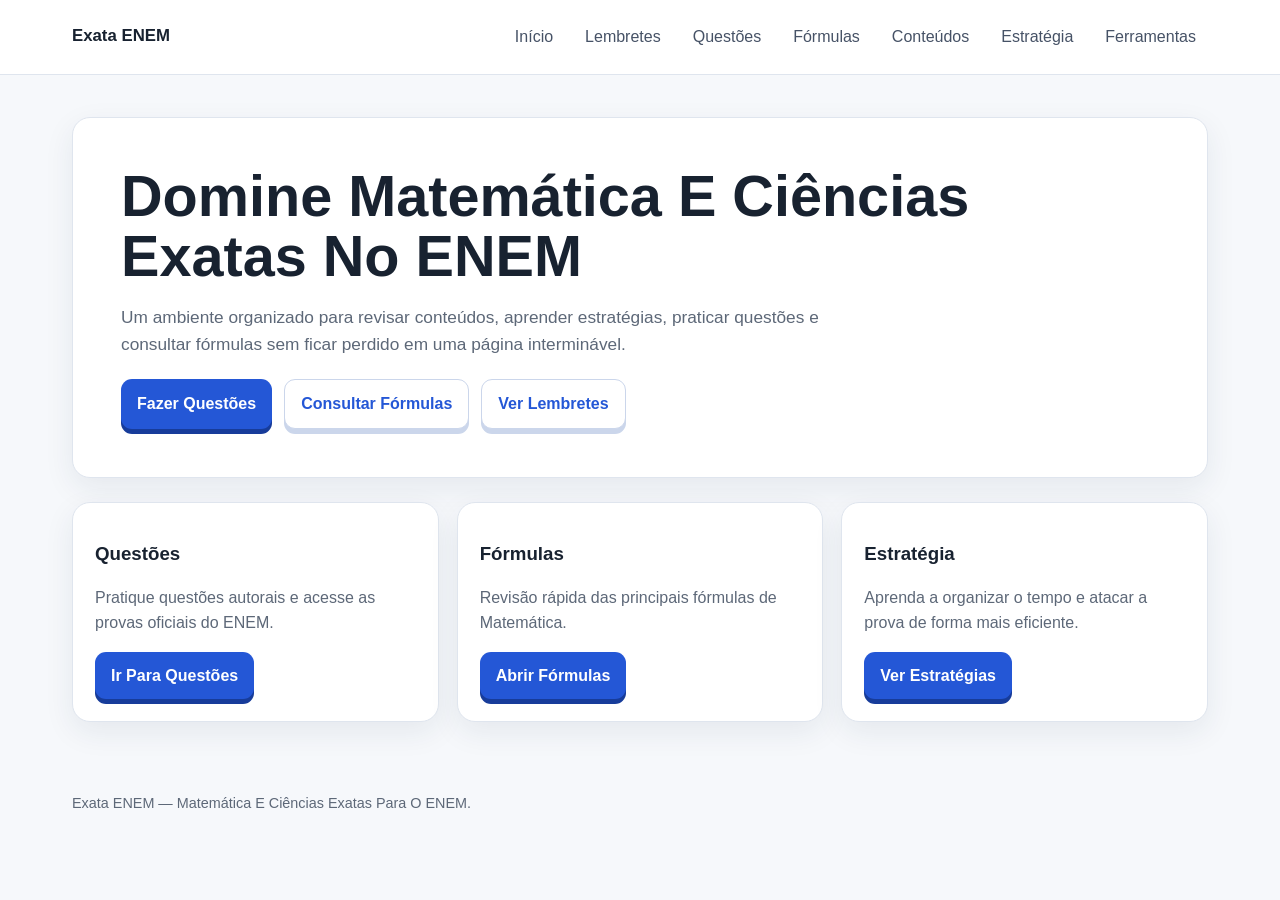
==== index.html @ 05465d7c "Add files via upload" ====
<!doctype html>
<html lang="pt-BR"><head><meta charset="utf-8"><meta name="viewport" content="width=device-width,initial-scale=1">
<title>Início — Exata ENEM</title><link rel="stylesheet" href="style.css"></head>
<body><header><div class="nav"><a class="logo" href="index.html">Exata ENEM</a>
    <nav>
      <a href="index.html">Início</a>
      <a href="lembretes.html">Lembretes</a>
      <a href="questoes.html">Questões</a>
      <a href="formulas.html">Fórmulas</a>
      <a href="conteudos.html">Conteúdos</a>
      <a href="estrategia.html">Estratégia</a>
      <a href="ferramentas.html">Ferramentas</a>
    </nav></div></header>
<main>
<section class="hero">
<h1>Domine Matemática E Ciências Exatas No ENEM</h1>
<p>Um ambiente organizado para revisar conteúdos, aprender estratégias, praticar questões e consultar fórmulas sem ficar perdido em uma página interminável.</p>
<div class="actions">
<a class="btn" href="questoes.html">Fazer Questões</a>
<a class="btn secondary" href="formulas.html">Consultar Fórmulas</a>
<a class="btn secondary" href="lembretes.html">Ver Lembretes</a>
</div>
</section>
<div class="grid">
<div class="card"><h3>Questões</h3><p class="muted">Pratique questões autorais e acesse as provas oficiais do ENEM.</p><a class="btn" href="questoes.html">Ir Para Questões</a></div>
<div class="card"><h3>Fórmulas</h3><p class="muted">Revisão rápida das principais fórmulas de Matemática.</p><a class="btn" href="formulas.html">Abrir Fórmulas</a></div>
<div class="card"><h3>Estratégia</h3><p class="muted">Aprenda a organizar o tempo e atacar a prova de forma mais eficiente.</p><a class="btn" href="estrategia.html">Ver Estratégias</a></div>
</div>
</main><footer>Exata ENEM — Matemática E Ciências Exatas Para O ENEM.</footer></body></html>
---- style.css ----
:root{
  --bg:#f6f8fb;--surface:#ffffff;--ink:#182230;--muted:#5d6878;
  --primary:#2457d6;--primary2:#173c9a;--line:#dfe5ee;--soft:#eef3ff;
  --shadow:0 10px 30px rgba(25,45,80,.08);
}
*{box-sizing:border-box}
html{scroll-behavior:smooth}
body{
  margin:0;font-family:Inter,Segoe UI,Arial,sans-serif;background:var(--bg);
  color:var(--ink);line-height:1.6;
}
a{color:inherit}
header{
  position:sticky;top:0;z-index:20;background:rgba(255,255,255,.94);
  backdrop-filter:blur(12px);border-bottom:1px solid var(--line);
}
.nav{
  max-width:1180px;margin:auto;padding:15px 22px;display:flex;
  align-items:center;justify-content:space-between;gap:20px;
}
.logo{font-weight:800;font-size:1.05rem;text-decoration:none}
nav{display:flex;gap:8px;flex-wrap:wrap}
nav a{
  text-decoration:none;padding:9px 12px;border-radius:10px;color:#465266;
  transition:transform .22s ease,background .22s ease,color .22s ease,box-shadow .22s ease;
}
nav a:hover{background:var(--soft);color:var(--primary);transform:translateY(-2px)}
main{max-width:1180px;margin:auto;padding:42px 22px 70px}
.hero,.panel,.card,.reminder{
  background:var(--surface);border:1px solid var(--line);border-radius:18px;
  box-shadow:var(--shadow);
}
.hero{padding:48px;margin-bottom:24px}
.hero h1{font-size:clamp(2rem,5vw,3.6rem);line-height:1.05;margin:0 0 14px}
.hero p{max-width:760px;color:var(--muted);font-size:1.08rem}
.grid{display:grid;grid-template-columns:repeat(3,1fr);gap:18px}
.card{padding:22px;transition:transform .25s ease,box-shadow .25s ease,border-color .25s ease}
.card:hover{transform:translateY(-5px);box-shadow:0 16px 36px rgba(25,45,80,.13);border-color:#c8d5ef}
h1,h2,h3{line-height:1.2}
h2{margin-top:0}
.muted{color:var(--muted)}
.btn,.button{
  display:inline-flex;align-items:center;justify-content:center;gap:8px;
  border:0;border-radius:11px;padding:11px 16px;background:var(--primary);
  color:#fff;text-decoration:none;font-weight:700;cursor:pointer;
  box-shadow:0 5px 0 var(--primary2);
  transition:transform .15s ease,box-shadow .15s ease,filter .15s ease,background .15s ease;
  position:relative;overflow:hidden;
}
.btn:hover,.button:hover{transform:translateY(-2px);filter:brightness(1.05);box-shadow:0 7px 0 var(--primary2)}
.btn:active,.button:active{transform:translateY(3px);box-shadow:0 2px 0 var(--primary2)}
.btn::after,.button::after{
  content:"";position:absolute;inset:0;background:linear-gradient(100deg,transparent 35%,rgba(255,255,255,.28),transparent 65%);
  transform:translateX(-120%);transition:transform .5s ease;
}
.btn:hover::after,.button:hover::after{transform:translateX(120%)}
.btn.secondary{background:#fff;color:var(--primary);border:1px solid #cbd6eb;box-shadow:0 5px 0 #cbd6eb}
.btn.secondary:hover{box-shadow:0 7px 0 #cbd6eb}
.actions{display:flex;flex-wrap:wrap;gap:12px;margin-top:20px}
.reminder{
  padding:26px;margin:24px 0;background:linear-gradient(135deg,#fff,#f2f6ff);
}
.reminder h2{margin-bottom:8px}
.source{
  display:block;margin-top:12px;color:#607087;font-size:.88rem;
}
ul{padding-left:20px}
table{width:100%;border-collapse:collapse;background:#fff;border-radius:14px;overflow:hidden}
th,td{padding:12px;border-bottom:1px solid var(--line);text-align:left}
th{background:#f0f4fb}
input,select{
  width:100%;padding:12px;border:1px solid #ccd5e3;border-radius:10px;
  background:#fff;font:inherit;outline:none;transition:border-color .2s,box-shadow .2s;
}
input:focus,select:focus{border-color:var(--primary);box-shadow:0 0 0 4px rgba(36,87,214,.1)}
footer{max-width:1180px;margin:auto;padding:0 22px 35px;color:var(--muted);font-size:.9rem}
@media(max-width:850px){.grid{grid-template-columns:1fr 1fr}nav{display:none}}
@media(max-width:600px){.grid{grid-template-columns:1fr}.hero{padding:30px 22px}}
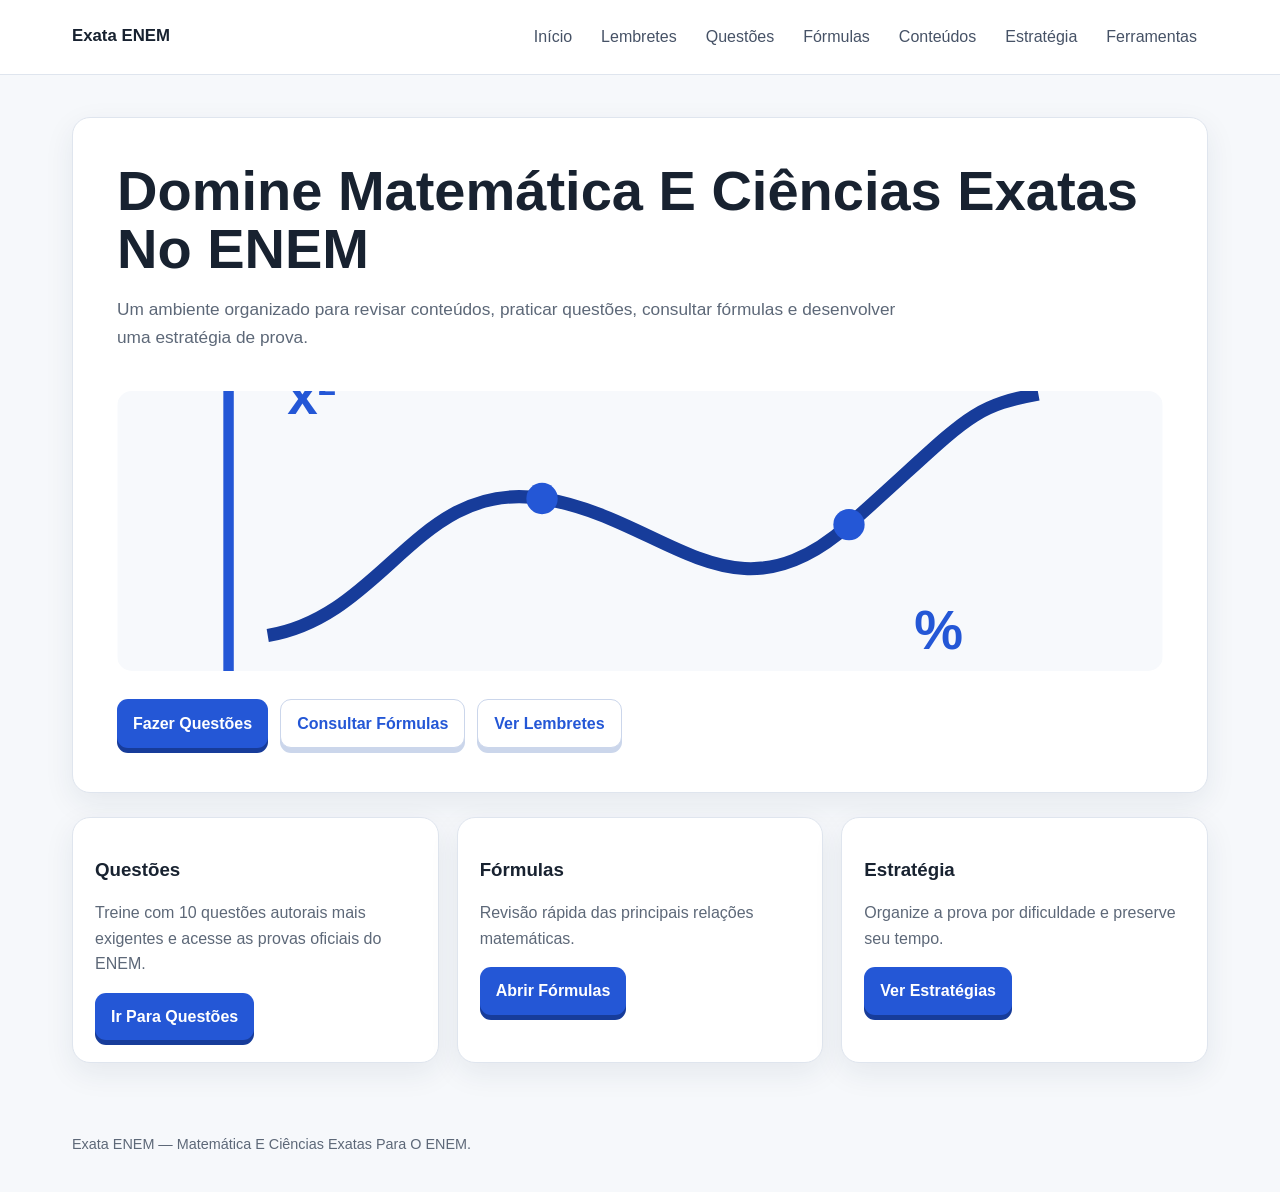
==== commit 6eb3b0ae: "Add files via upload" ====
--- a/index.html
+++ b/index.html
@@ -1,29 +1 @@
-<!doctype html>
-<html lang="pt-BR"><head><meta charset="utf-8"><meta name="viewport" content="width=device-width,initial-scale=1">
-<title>Início — Exata ENEM</title><link rel="stylesheet" href="style.css"></head>
-<body><header><div class="nav"><a class="logo" href="index.html">Exata ENEM</a>
-    <nav>
-      <a href="index.html">Início</a>
-      <a href="lembretes.html">Lembretes</a>
-      <a href="questoes.html">Questões</a>
-      <a href="formulas.html">Fórmulas</a>
-      <a href="conteudos.html">Conteúdos</a>
-      <a href="estrategia.html">Estratégia</a>
-      <a href="ferramentas.html">Ferramentas</a>
-    </nav></div></header>
-<main>
-<section class="hero">
-<h1>Domine Matemática E Ciências Exatas No ENEM</h1>
-<p>Um ambiente organizado para revisar conteúdos, aprender estratégias, praticar questões e consultar fórmulas sem ficar perdido em uma página interminável.</p>
-<div class="actions">
-<a class="btn" href="questoes.html">Fazer Questões</a>
-<a class="btn secondary" href="formulas.html">Consultar Fórmulas</a>
-<a class="btn secondary" href="lembretes.html">Ver Lembretes</a>
-</div>
-</section>
-<div class="grid">
-<div class="card"><h3>Questões</h3><p class="muted">Pratique questões autorais e acesse as provas oficiais do ENEM.</p><a class="btn" href="questoes.html">Ir Para Questões</a></div>
-<div class="card"><h3>Fórmulas</h3><p class="muted">Revisão rápida das principais fórmulas de Matemática.</p><a class="btn" href="formulas.html">Abrir Fórmulas</a></div>
-<div class="card"><h3>Estratégia</h3><p class="muted">Aprenda a organizar o tempo e atacar a prova de forma mais eficiente.</p><a class="btn" href="estrategia.html">Ver Estratégias</a></div>
-</div>
-</main><footer>Exata ENEM — Matemática E Ciências Exatas Para O ENEM.</footer></body></html>+<!doctype html><html lang="pt-BR"><head><meta charset="utf-8"><meta name="viewport" content="width=device-width,initial-scale=1"><title>Início — Exata ENEM</title><link rel="stylesheet" href="style.css"></head><body><header><div class="nav"><a class="logo" href="index.html">Exata ENEM</a><nav><a href="index.html">Início</a><a href="lembretes.html">Lembretes</a><a href="questoes.html">Questões</a><a href="formulas.html">Fórmulas</a><a href="conteudos.html">Conteúdos</a><a href="estrategia.html">Estratégia</a><a href="ferramentas.html">Ferramentas</a></nav></div></header><main><section class="hero"><h1>Domine Matemática E Ciências Exatas No ENEM</h1><p>Um ambiente organizado para revisar conteúdos, praticar questões, consultar fórmulas e desenvolver uma estratégia de prova.</p><img class="hero-img" src="matematica.svg" alt="Ilustração de um gráfico matemático"><div class="actions"><a class="btn" href="questoes.html">Fazer Questões</a><a class="btn secondary" href="formulas.html">Consultar Fórmulas</a><a class="btn secondary" href="lembretes.html">Ver Lembretes</a></div></section><div class="grid"><div class="card"><h3>Questões</h3><p class="muted">Treine com 10 questões autorais mais exigentes e acesse as provas oficiais do ENEM.</p><a class="btn" href="questoes.html">Ir Para Questões</a></div><div class="card"><h3>Fórmulas</h3><p class="muted">Revisão rápida das principais relações matemáticas.</p><a class="btn" href="formulas.html">Abrir Fórmulas</a></div><div class="card"><h3>Estratégia</h3><p class="muted">Organize a prova por dificuldade e preserve seu tempo.</p><a class="btn" href="estrategia.html">Ver Estratégias</a></div></div></main><footer>Exata ENEM — Matemática E Ciências Exatas Para O ENEM.</footer></body></html>
--- a/style.css
+++ b/style.css
@@ -1,79 +1,22 @@
 
-:root{
-  --bg:#f6f8fb;--surface:#ffffff;--ink:#182230;--muted:#5d6878;
-  --primary:#2457d6;--primary2:#173c9a;--line:#dfe5ee;--soft:#eef3ff;
-  --shadow:0 10px 30px rgba(25,45,80,.08);
-}
-*{box-sizing:border-box}
-html{scroll-behavior:smooth}
-body{
-  margin:0;font-family:Inter,Segoe UI,Arial,sans-serif;background:var(--bg);
-  color:var(--ink);line-height:1.6;
-}
-a{color:inherit}
-header{
-  position:sticky;top:0;z-index:20;background:rgba(255,255,255,.94);
-  backdrop-filter:blur(12px);border-bottom:1px solid var(--line);
-}
-.nav{
-  max-width:1180px;margin:auto;padding:15px 22px;display:flex;
-  align-items:center;justify-content:space-between;gap:20px;
-}
-.logo{font-weight:800;font-size:1.05rem;text-decoration:none}
-nav{display:flex;gap:8px;flex-wrap:wrap}
-nav a{
-  text-decoration:none;padding:9px 12px;border-radius:10px;color:#465266;
-  transition:transform .22s ease,background .22s ease,color .22s ease,box-shadow .22s ease;
-}
+:root{--bg:#f6f8fb;--surface:#fff;--ink:#182230;--muted:#5d6878;--primary:#2457d6;--primary2:#173c9a;--line:#dfe5ee;--soft:#eef3ff;--shadow:0 10px 30px rgba(25,45,80,.08)}
+*{box-sizing:border-box}html{scroll-behavior:smooth}body{margin:0;font-family:Inter,Segoe UI,Arial,sans-serif;background:var(--bg);color:var(--ink);line-height:1.6}
+a{color:inherit}header{position:sticky;top:0;z-index:20;background:rgba(255,255,255,.94);backdrop-filter:blur(12px);border-bottom:1px solid var(--line)}
+.nav{max-width:1180px;margin:auto;padding:15px 22px;display:flex;align-items:center;justify-content:space-between;gap:20px}.logo{font-weight:800;font-size:1.05rem;text-decoration:none}
+nav{display:flex;gap:7px;flex-wrap:wrap}nav a{text-decoration:none;padding:9px 11px;border-radius:10px;color:#465266;transition:transform .22s ease,background .22s ease,color .22s ease}
 nav a:hover{background:var(--soft);color:var(--primary);transform:translateY(-2px)}
-main{max-width:1180px;margin:auto;padding:42px 22px 70px}
-.hero,.panel,.card,.reminder{
-  background:var(--surface);border:1px solid var(--line);border-radius:18px;
-  box-shadow:var(--shadow);
-}
-.hero{padding:48px;margin-bottom:24px}
-.hero h1{font-size:clamp(2rem,5vw,3.6rem);line-height:1.05;margin:0 0 14px}
-.hero p{max-width:760px;color:var(--muted);font-size:1.08rem}
-.grid{display:grid;grid-template-columns:repeat(3,1fr);gap:18px}
-.card{padding:22px;transition:transform .25s ease,box-shadow .25s ease,border-color .25s ease}
-.card:hover{transform:translateY(-5px);box-shadow:0 16px 36px rgba(25,45,80,.13);border-color:#c8d5ef}
-h1,h2,h3{line-height:1.2}
-h2{margin-top:0}
-.muted{color:var(--muted)}
-.btn,.button{
-  display:inline-flex;align-items:center;justify-content:center;gap:8px;
-  border:0;border-radius:11px;padding:11px 16px;background:var(--primary);
-  color:#fff;text-decoration:none;font-weight:700;cursor:pointer;
-  box-shadow:0 5px 0 var(--primary2);
-  transition:transform .15s ease,box-shadow .15s ease,filter .15s ease,background .15s ease;
-  position:relative;overflow:hidden;
-}
-.btn:hover,.button:hover{transform:translateY(-2px);filter:brightness(1.05);box-shadow:0 7px 0 var(--primary2)}
-.btn:active,.button:active{transform:translateY(3px);box-shadow:0 2px 0 var(--primary2)}
-.btn::after,.button::after{
-  content:"";position:absolute;inset:0;background:linear-gradient(100deg,transparent 35%,rgba(255,255,255,.28),transparent 65%);
-  transform:translateX(-120%);transition:transform .5s ease;
-}
-.btn:hover::after,.button:hover::after{transform:translateX(120%)}
-.btn.secondary{background:#fff;color:var(--primary);border:1px solid #cbd6eb;box-shadow:0 5px 0 #cbd6eb}
-.btn.secondary:hover{box-shadow:0 7px 0 #cbd6eb}
-.actions{display:flex;flex-wrap:wrap;gap:12px;margin-top:20px}
-.reminder{
-  padding:26px;margin:24px 0;background:linear-gradient(135deg,#fff,#f2f6ff);
-}
-.reminder h2{margin-bottom:8px}
-.source{
-  display:block;margin-top:12px;color:#607087;font-size:.88rem;
-}
-ul{padding-left:20px}
-table{width:100%;border-collapse:collapse;background:#fff;border-radius:14px;overflow:hidden}
-th,td{padding:12px;border-bottom:1px solid var(--line);text-align:left}
-th{background:#f0f4fb}
-input,select{
-  width:100%;padding:12px;border:1px solid #ccd5e3;border-radius:10px;
-  background:#fff;font:inherit;outline:none;transition:border-color .2s,box-shadow .2s;
-}
-input:focus,select:focus{border-color:var(--primary);box-shadow:0 0 0 4px rgba(36,87,214,.1)}
+main{max-width:1180px;margin:auto;padding:42px 22px 70px}.hero,.panel,.card,.reminder{background:var(--surface);border:1px solid var(--line);border-radius:18px;box-shadow:var(--shadow)}
+.hero{padding:44px;margin-bottom:24px}.hero h1{font-size:clamp(2rem,5vw,3.5rem);line-height:1.05;margin:0 0 14px}.hero p{max-width:780px;color:var(--muted);font-size:1.08rem}
+.hero-img{width:100%;max-height:280px;object-fit:cover;border-radius:15px;margin-top:22px}.grid{display:grid;grid-template-columns:repeat(3,1fr);gap:18px}.card{padding:22px;transition:transform .25s ease,box-shadow .25s ease,border-color .25s ease}.card:hover{transform:translateY(-5px);box-shadow:0 16px 36px rgba(25,45,80,.13);border-color:#c8d5ef}
+h1,h2,h3{line-height:1.2}h2{margin-top:0}.muted{color:var(--muted)}
+.btn,.button{display:inline-flex;align-items:center;justify-content:center;gap:8px;border:0;border-radius:11px;padding:11px 16px;background:var(--primary);color:#fff;text-decoration:none;font-weight:700;cursor:pointer;box-shadow:0 5px 0 var(--primary2);transition:transform .15s ease,box-shadow .15s ease,filter .15s ease;position:relative;overflow:hidden}
+.btn:hover,.button:hover{transform:translateY(-2px);filter:brightness(1.05);box-shadow:0 7px 0 var(--primary2)}.btn:active,.button:active{transform:translateY(3px);box-shadow:0 2px 0 var(--primary2)}
+.btn::after,.button::after{content:"";position:absolute;inset:0;background:linear-gradient(100deg,transparent 35%,rgba(255,255,255,.28),transparent 65%);transform:translateX(-120%);transition:transform .5s ease}.btn:hover::after,.button:hover::after{transform:translateX(120%)}
+.btn.secondary{background:#fff;color:var(--primary);border:1px solid #cbd6eb;box-shadow:0 5px 0 #cbd6eb}.btn.secondary:hover{box-shadow:0 7px 0 #cbd6eb}
+.actions{display:flex;flex-wrap:wrap;gap:12px;margin-top:20px}.reminder{padding:26px;margin:24px 0;background:linear-gradient(135deg,#fff,#f2f6ff)}
+.source{display:block;margin-top:14px;color:#607087;font-size:.88rem}.source a{color:var(--primary);text-decoration:none}.source a:hover{text-decoration:underline}
+ul{padding-left:20px}ol{padding-left:22px}table{width:100%;border-collapse:collapse;background:#fff;border-radius:14px;overflow:hidden}th,td{padding:12px;border-bottom:1px solid var(--line);text-align:left}th{background:#f0f4fb}
+input,select{width:100%;padding:12px;border:1px solid #ccd5e3;border-radius:10px;background:#fff;font:inherit;outline:none;transition:border-color .2s,box-shadow .2s}input:focus,select:focus{border-color:var(--primary);box-shadow:0 0 0 4px rgba(36,87,214,.1)}
+.quiz-option{display:block;width:100%;text-align:left;margin:10px 0}.feedback{padding:16px;margin-top:18px;border-radius:12px;background:var(--soft)}
 footer{max-width:1180px;margin:auto;padding:0 22px 35px;color:var(--muted);font-size:.9rem}
-@media(max-width:850px){.grid{grid-template-columns:1fr 1fr}nav{display:none}}
-@media(max-width:600px){.grid{grid-template-columns:1fr}.hero{padding:30px 22px}}
+@media(max-width:850px){.grid{grid-template-columns:1fr 1fr}nav{display:none}}@media(max-width:600px){.grid{grid-template-columns:1fr}.hero{padding:30px 22px}}
